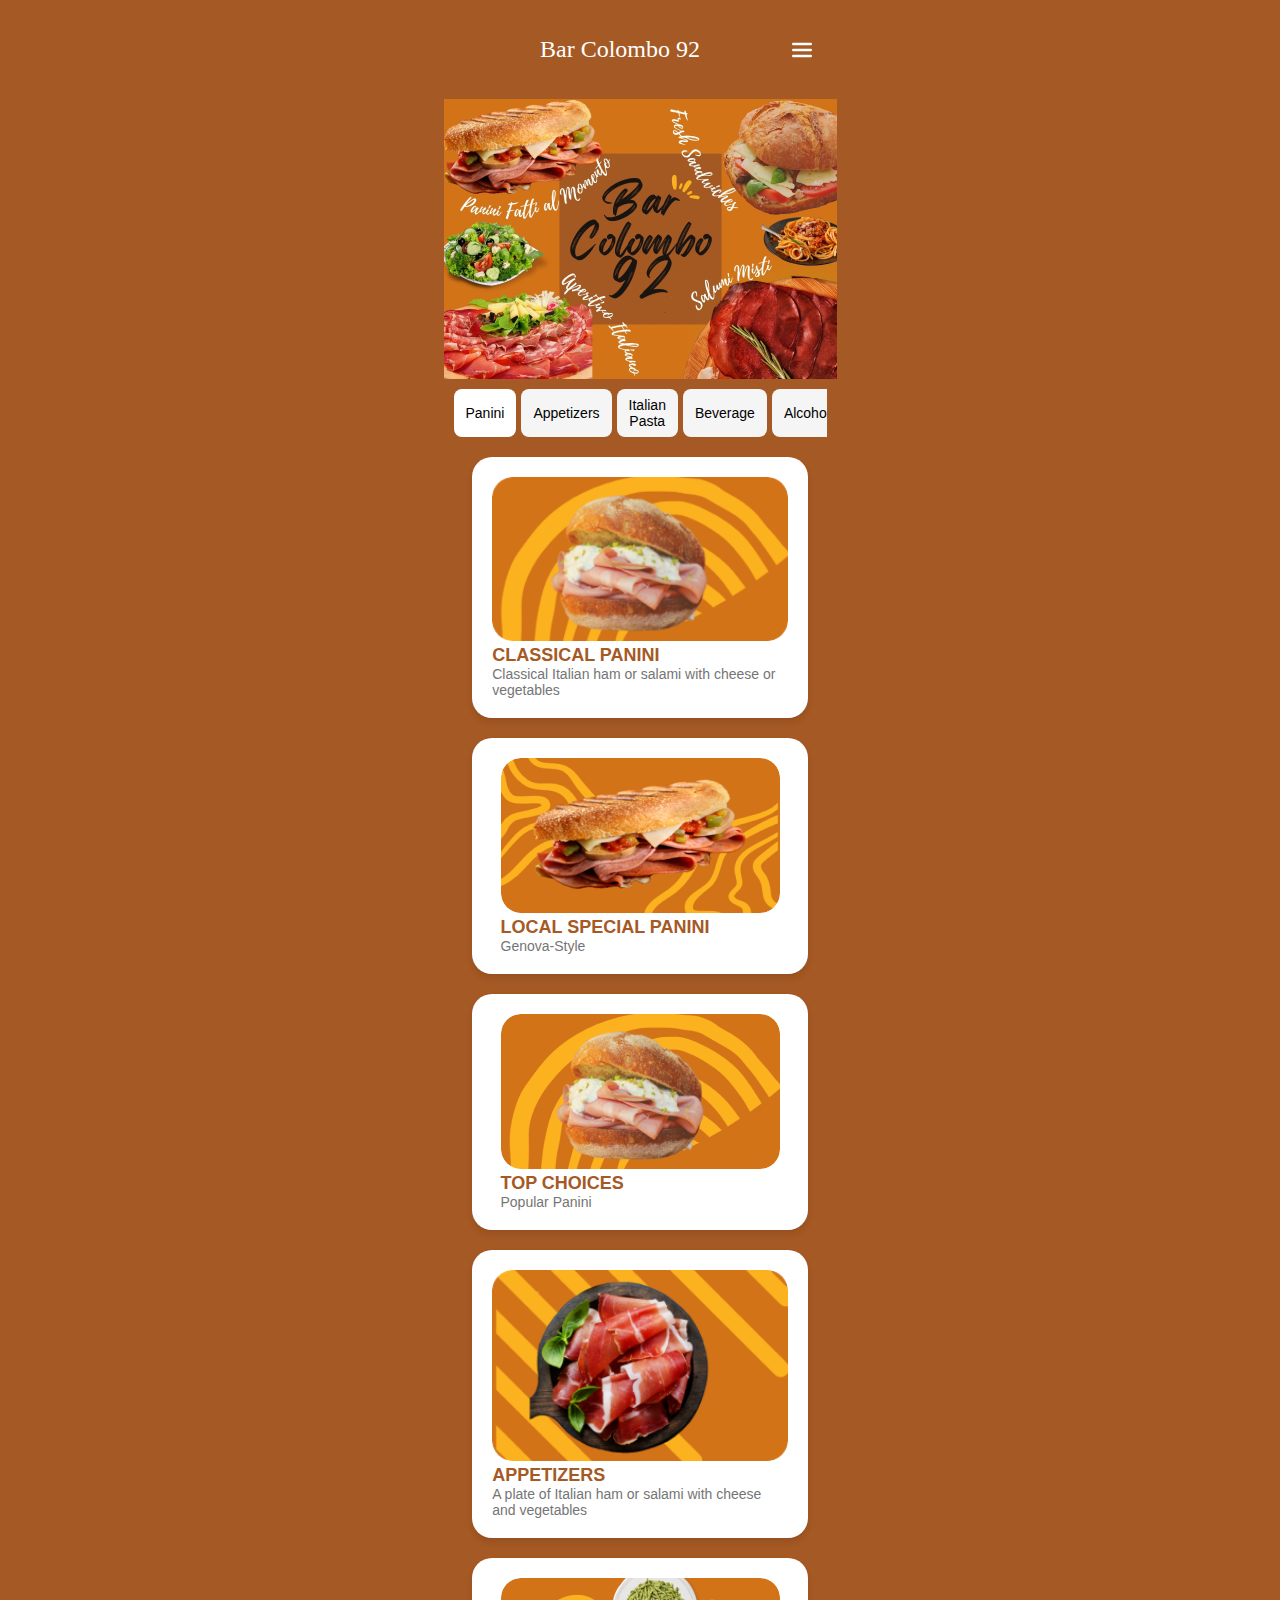
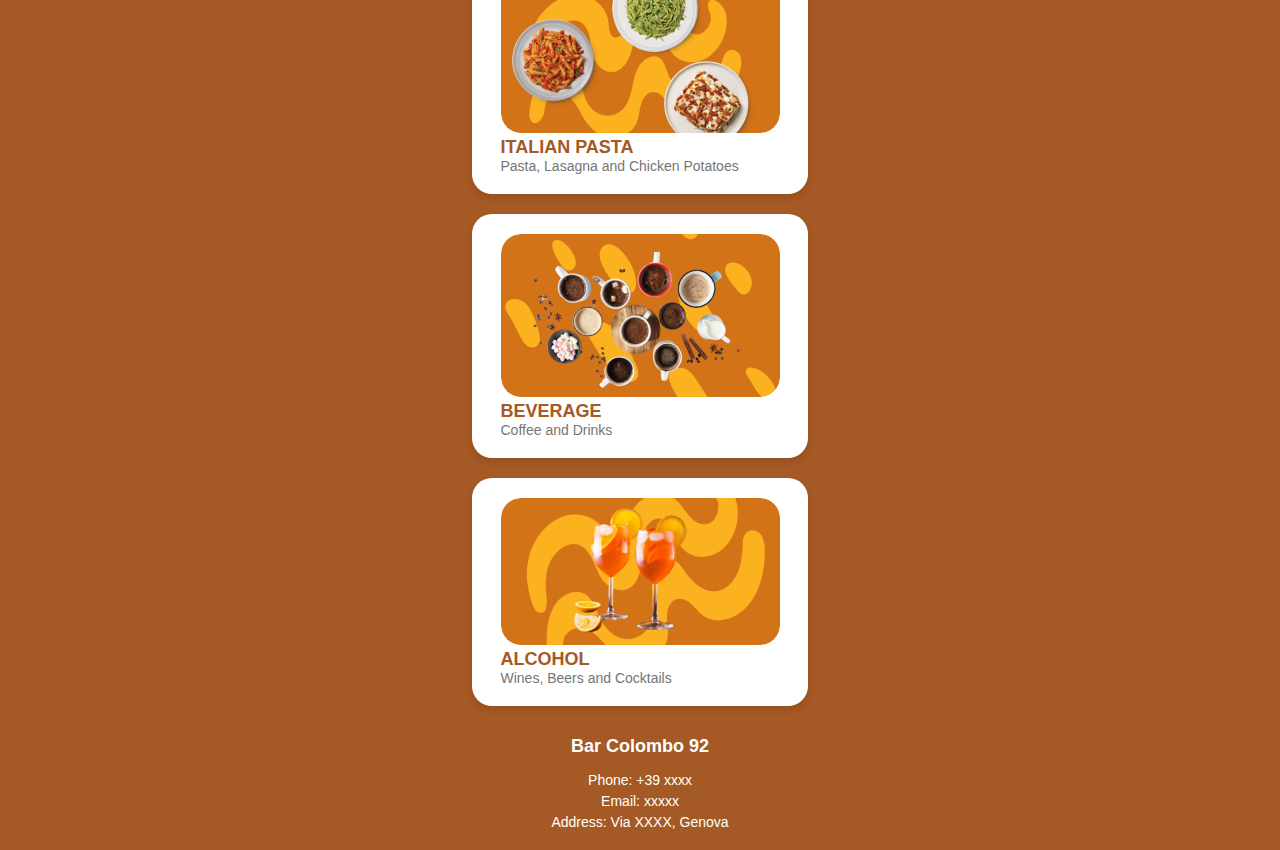
==== index.html @ 133fc6e3 "Add files via upload" ====
<!DOCTYPE html>
<html lang="en">
<head>
    <meta charset="UTF-8">
    <meta name="viewport" content="width=device-width, initial-scale=1.0">
    <title>Bar Colombo 92</title>
    <link rel="stylesheet" href="css/style.css">
</head>
<body>
    <div class="container">
        <!-- Header -->
        <header class="home-header">
            <div class="header-title">Bar Colombo 92</div>
            <div class="header-icon">
                <img src="assets/icons/Menu.svg" alt="Menu Icon">
            </div>
        </header>

        <!-- Banner Section -->
        <div class="banner">
            <img src="assets/images/Cover.png" alt="Banner Image">
        </div>

        <!-- Menu Buttons -->
        <div class="menu">
            <div class="menu-buttons">
                <button class="menu-button active" onclick="scrollToSection('panini')">Panini</button>
                <button class="menu-button" onclick="scrollToSection('appetizers')">Appetizers</button>
                <button class="menu-button" onclick="scrollToSection('pasta')">Italian Pasta</button>
                <button class="menu-button" onclick="scrollToSection('beverage')">Beverage</button>
                <button class="menu-button" onclick="scrollToSection('alcohol')">Alcohol</button>
            </div>
        </div>

        <!-- Cards Section -->
        <div class="cards-container">
            <!-- Classical Panini Card -->
            <div id="panini" class="card">
                <a href="html page/classical.html">
                    <img src="assets/images/Classical.png" alt="Classical Panini">
                    <h3 class="card-title">CLASSICAL PANINI</h3>
                    <p class="card-description">Classical Italian ham or salami with cheese or vegetables</p>
                </a>
            </div>
            <!-- Local Special Panini Card -->
            <div class="card">
                <a href="html page/special.html">
                    <img src="assets/images/Special.png" alt="Local Special Panini">
                    <h3 class="card-title">LOCAL SPECIAL PANINI</h3>
                    <p class="card-description">Genova-Style</p>
                </a>
            </div>
            <!-- Top Choices Card -->
            <div class="card">
                <a href="html page/topchoice.html">
                    <img src="assets/images/Classical.png" alt="Top Choices">
                    <h3 class="card-title">TOP CHOICES</h3>
                    <p class="card-description">Popular Panini</p>
                </a>
            </div>
            <!-- Appetizers Card -->
            <div id="appetizers" class="card">
                <a href="html page/appetizer.html">
                    <img src="assets/images/Appetizers.png" alt="Appetizers">
                    <h3 class="card-title">APPETIZERS</h3>
                    <p class="card-description">A plate of Italian ham or salami with cheese and vegetables</p>
                </a>
            </div>
            <!-- Italian Pasta Card -->
            <div id="pasta" class="card">
                <a href="html page/pasta.html">
                    <img src="assets/images/Pasta.png" alt="Italian Pasta">
                    <h3 class="card-title">ITALIAN PASTA</h3>
                    <p class="card-description">Pasta, Lasagna and Chicken Potatoes</p>
                </a>
            </div>
            <!-- Beverage Card -->
            <div id="beverage" class="card">
                <a href="html page/beverage.html">
                    <img src="assets/images/Beverage.png" alt="Beverage">
                    <h3 class="card-title">BEVERAGE</h3>
                    <p class="card-description">Coffee and Drinks</p>
                </a>
            </div>
            <!-- Alcohol Card -->
            <div id="alcohol" class="card">
                <a href="html page/alcohol.html">
                    <img src="assets/images/alcohol.png" alt="Alcohol">
                    <h3 class="card-title">ALCOHOL</h3>
                    <p class="card-description">Wines, Beers and Cocktails</p>
                </a>
            </div>
        </div>

        <!-- Footer -->
        <footer class="footer">
            <p class="footer-title">Bar Colombo 92</p>
            <p class="footer-info">Phone: +39 xxxx</p>
            <p class="footer-info">Email: xxxxx</p>
            <p class="footer-info">Address: Via XXXX, Genova</p>
        </footer>
    </div>

    <!-- JavaScript -->
    <script>
        function scrollToSection(id) {
            document.getElementById(id).scrollIntoView({ behavior: 'smooth' });
        }
    </script>
</body>
</html>
---- css/style.css ----
/* General Reset */
* {
    margin: 0;
    padding: 0;
    box-sizing: border-box;
}

/* Body */
body {
    font-family: 'Inter', sans-serif;
    background-color: #A55924;
    color: #1E1E1E;
    display: flex;
    justify-content: center;
}

/* Main Container */
.container {
    width: 100%;
    max-width: 393px;
    margin: 0 auto;
    display: flex;
    flex-direction: column;
    background-color: #A55924;
}

/* Header Section (Homepage) */
.home-header {
    width: 100%;
    height: 99px;
    padding: 0 15px;
    display: flex;
    justify-content: space-between;
    align-items: center;
    background-color: #A55924;
}

.home-header .header-title {
    color: white;
    font-size: 24px;
    font-family: 'Eagle Lake', cursive;
    margin: 0;
    flex: 1;
    text-align: center;
}

.home-header .header-icon {
    width: 40px;
    height: 40px;
    display: flex;
    align-items: center;
    justify-content: center;
}

.home-header .header-icon img {
    width: 24px;
    height: 24px;
    cursor: pointer;
}

/* Header Section (Individual Pages) */
.page-header {
    width: 100%;
    height: auto;
    padding: 10px 15px;
    display: flex;
    align-items: center;
    background-color: #F8A831;
    border-radius: 0 0 20px 20px;
}

.page-header .header-back {
    display: flex;
    align-items: center;
    margin-right: 10px;
}

.page-header .header-back img {
    width: 24px;
    height: 24px;
    cursor: pointer;
}

.page-header .header-title {
    font-size: 22px;
    font-family: 'Eagle Lake', cursive;
    color: #3E1F05;
}

.page-header .header-title span {
    font-size: 16px;
    color: #6F6F6F;
    margin-left: 10px;
}

/* Banner Image Section */
.banner {
    width: 100%;
    height: auto;
}

.banner img {
    width: 100%;
    height: auto;
    display: block;
}

/* Menu Buttons */
.menu {
    width: 100%;
    padding: 10px;
    display: flex;
    justify-content: center;
    align-items: center;
}

.menu-buttons {
    display: flex;
    flex-wrap: nowrap;
    overflow-x: auto;
    gap: 5px;
    scroll-behavior: smooth;
}

.menu-buttons::-webkit-scrollbar {
    display: none;
}

.menu-button {
    flex: 1;
    padding: 8px 12px;
    background-color: #F5F5F5;
    border-radius: 8px;
    text-align: center;
    color: black;
    font-size: 14px;
    font-weight: 400;
    cursor: pointer;
    border: none;
}

.menu-button.active {
    background-color: white;
}

.menu-button:hover {
    background-color: #E0E0E0;
}

/* Cards Section */
.cards-container {
    width: 100%;
    padding: 10px;
    display: flex;
    flex-direction: column;
    gap: 20px;
}

.card {
    background-color: white;
    border-radius: 20px;
    padding: 20px;
    width: 90%;
    max-width: 360px;
    margin: 0 auto;
    display: flex;
    flex-direction: column;
    align-items: center;
    gap: 15px;
    box-shadow: 0px 4px 6px rgba(0, 0, 0, 0.1);
}

.card img {
    width: 100%;
    height: auto;
    border-radius: 20px;
}

.card-title {
    color: #A55924;
    font-size: 18px;
    font-weight: bold;
}

.card-description {
    color: #757575;
    font-size: 14px;
}

/* Fix for Underline on Links in Cards */
.card a {
    text-decoration: none;
    color: inherit;
}

.card a:hover {
    color: #A55924;
}

/* Footer Section */
.footer {
    width: 100%;
    max-width: 393px;
    padding: 20px;
    background-color: #A55924;
    display: flex;
    flex-direction: column;
    align-items: center;
    gap: 5px;
}

.footer-title {
    color: white;
    font-size: 18px;
    font-weight: bold;
    margin-bottom: 10px;
}

.footer-info {
    color: white;
    font-size: 14px;
    text-align: center;
}

/* Options List Styling */
.options-container {
    padding: 20px;
    margin: 20px 10px;
    background-color: #F8A831;
    border-radius: 20px;
    box-shadow: 0px 4px 6px rgba(0, 0, 0, 0.1);
}

.options-list {
    list-style: square;
    padding-left: 20px;
}

.options-list li {
    font-size: 16px;
    color: #3E1F05;
    line-height: 1.8;
}

/* Image Section Styling */
.image-section {
    display: flex;
    justify-content: center;
    align-items: center;
    margin-top: 20px;
}

.image-section img {
    width: 90%;
    max-width: 300px;
    border-radius: 20px;
    box-shadow: 0px 4px 6px rgba(0, 0, 0, 0.1);
}





/* Specific Styling for Individual Pages */
.individual-container {
    width: 100%;
    max-width: 393px;
    margin: 0 auto;
    display: flex;
    flex-direction: column;
    background-color: #A55924;
}

.page-header {
    width: 100%;
    height: auto;
    padding: 10px 15px;
    display: flex;
    align-items: center;
    justify-content: space-between;
    background-color: #F8A831;
    border-radius: 0 0 20px 20px;
}

.page-header .header-back {
    display: flex;
    align-items: center;
    margin-right: 10px;
}

.page-header .header-back img {
    width: 24px;
    height: 24px;
    cursor: pointer;
}

.page-header .header-title {
    font-size: 22px;
    font-family: 'Eagle Lake', cursive;
    color: #3E1F05;
}

.page-header .header-title span {
    font-size: 16px;
    color: #6F6F6F;
    margin-left: 10px;
}

/* Options Section Styling */
.options-container {
    padding: 20px;
    margin: 20px 10px;
    background-color: #F8A831;
    border-radius: 20px;
    box-shadow: 0px 4px 6px rgba(0, 0, 0, 0.1);
}

.options-title {
    font-size: 18px;
    font-weight: bold;
    margin-bottom: 10px;
    color: #3E1F05;
    text-align: center;
}

.options-list {
    display: flex;
    flex-direction: column;
    gap: 10px;
    list-style: none;
    padding: 0;
}

.options-list li {
    display: flex;
    align-items: center;
    font-size: 16px;
    color: #3E1F05;
    line-height: 1.8;
}

.options-list input[type="checkbox"] {
    margin-right: 10px;
    width: 18px;
    height: 18px;
    accent-color: #3E1F05; /* Customize checkbox color */
}

/* Image Section */
.image-section {
    display: flex;
    justify-content: center;
    align-items: center;
    margin-top: 20px;
}

.image-section img {
    width: 90%;
    max-width: 300px;
    border-radius: 20px;
    box-shadow: 0px 4px 6px rgba(0, 0, 0, 0.1);
}
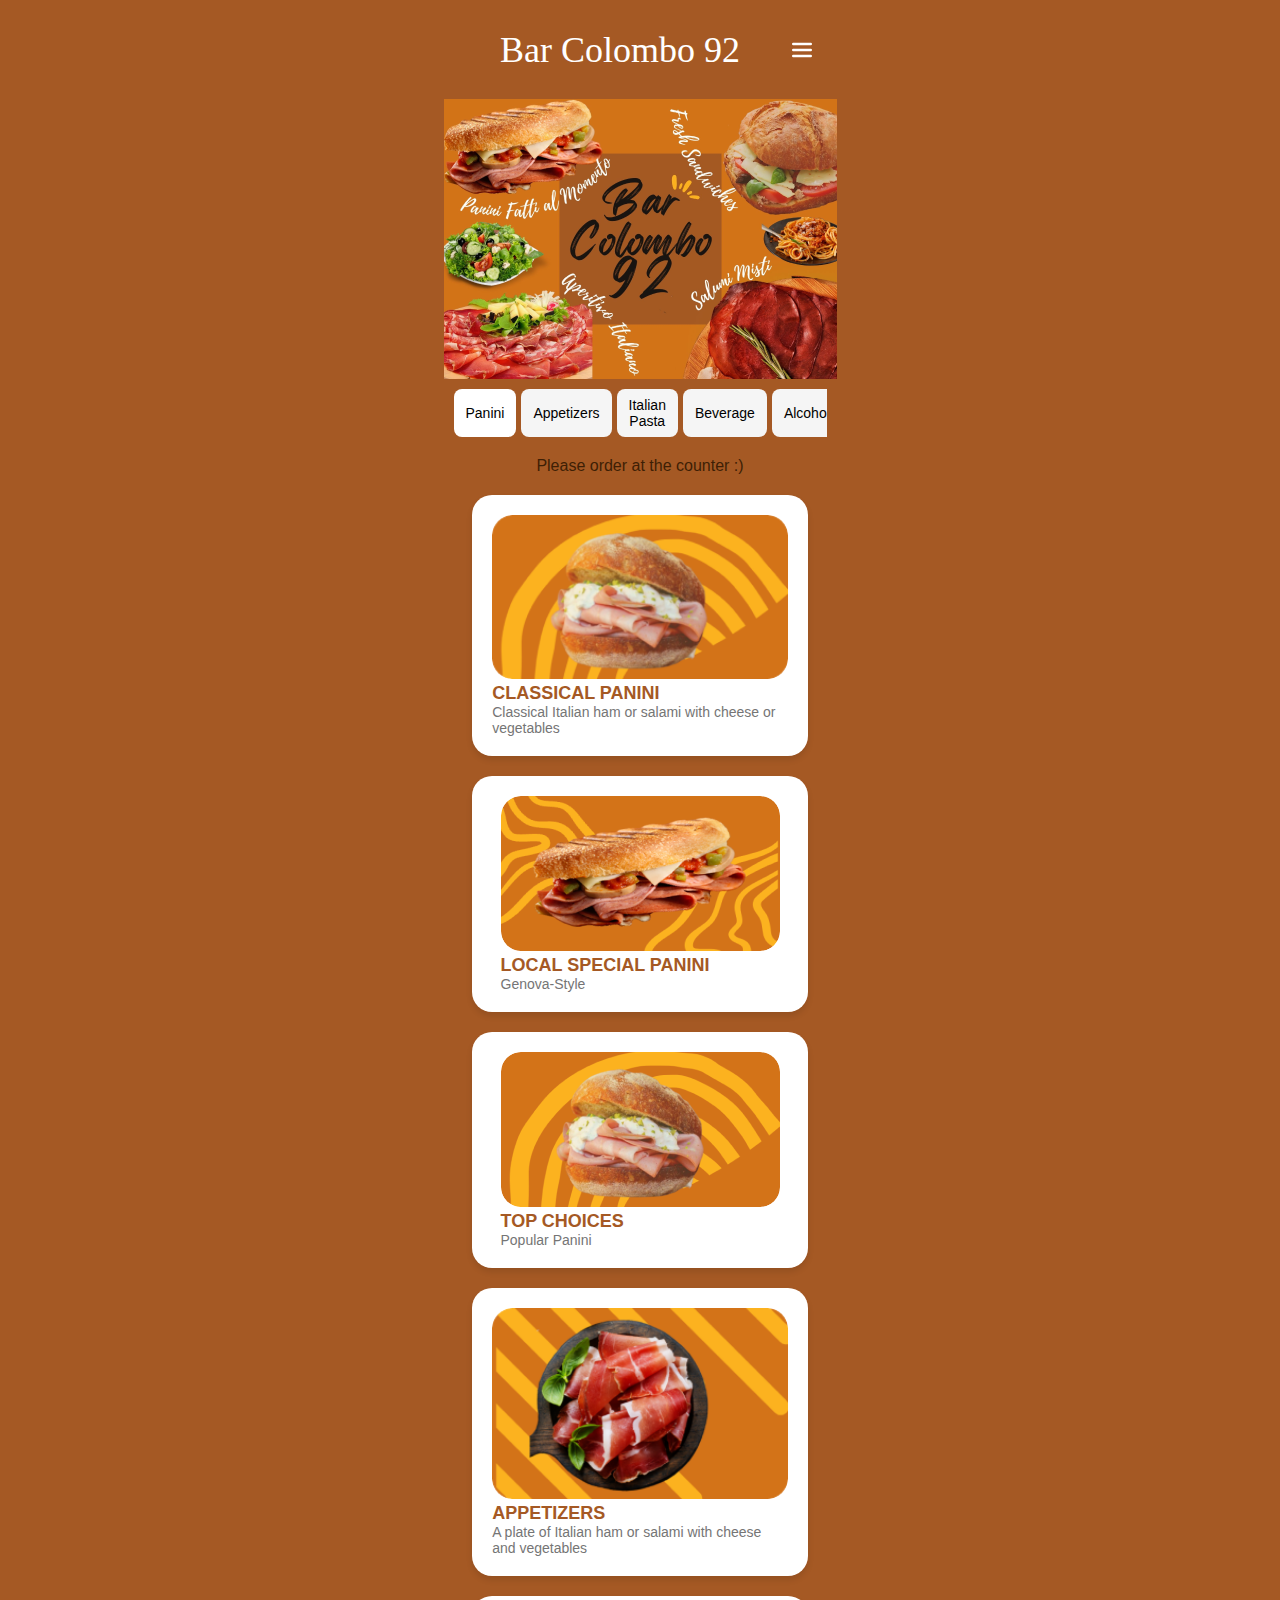
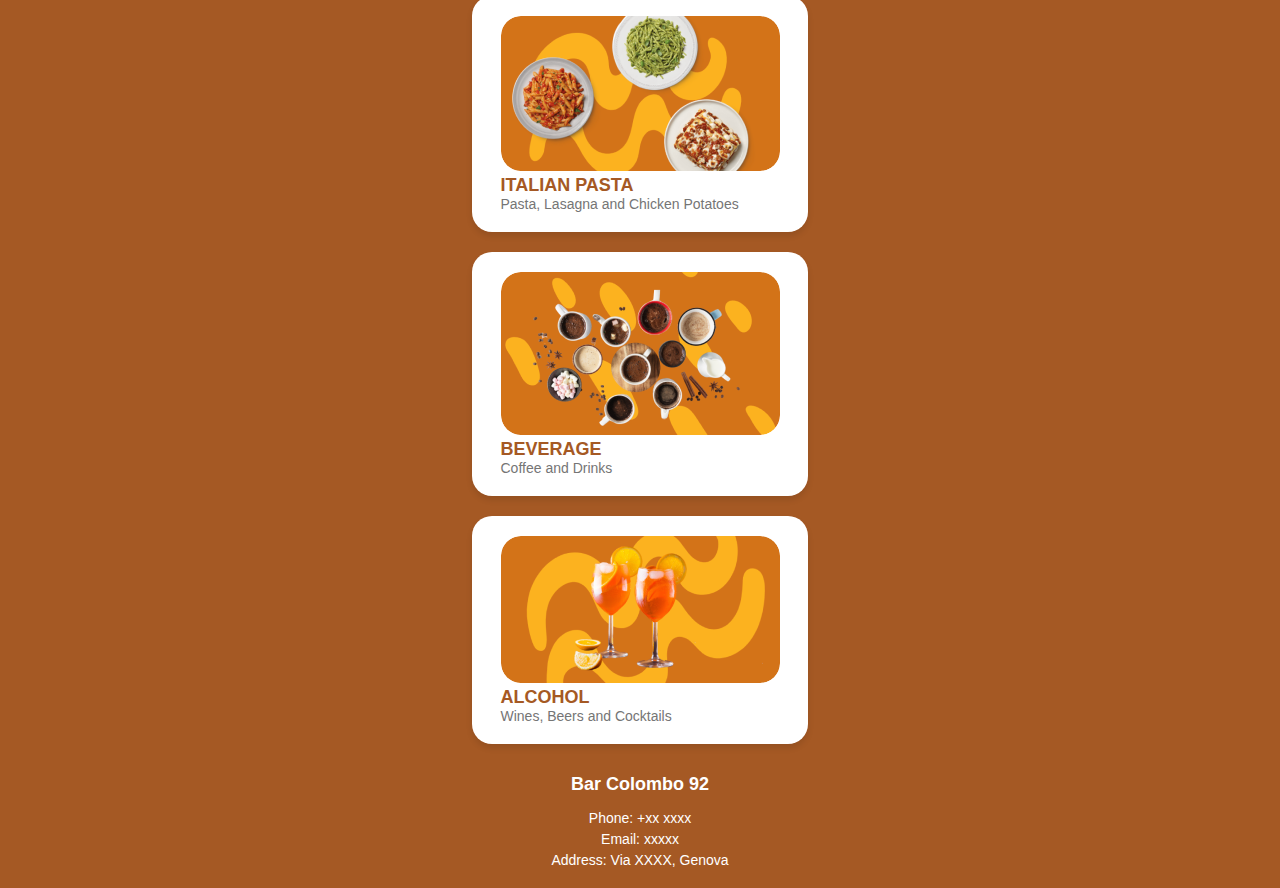
==== commit f17a88bb: "Update index.html with menu message" ====
--- a/index.html
+++ b/index.html
@@ -31,7 +31,13 @@
                 <button class="menu-button" onclick="scrollToSection('alcohol')">Alcohol</button>
             </div>
         </div>
+        
+        <!-- menu message -->
+        <div class="menu-message">
+                Please order at the counter :)
+        </div>
 
+        
         <!-- Cards Section -->
         <div class="cards-container">
             <!-- Classical Panini Card -->
@@ -95,7 +101,7 @@
         <!-- Footer -->
         <footer class="footer">
             <p class="footer-title">Bar Colombo 92</p>
-            <p class="footer-info">Phone: +39 xxxx</p>
+            <p class="footer-info">Phone: +xx xxxx</p>
             <p class="footer-info">Email: xxxxx</p>
             <p class="footer-info">Address: Via XXXX, Genova</p>
         </footer>
@@ -108,4 +114,4 @@
         }
     </script>
 </body>
-</html>+</html>
--- a/css/style.css
+++ b/css/style.css
@@ -37,7 +37,7 @@
 
 .home-header .header-title {
     color: white;
-    font-size: 24px;
+    font-size: 36px;
     font-family: 'Eagle Lake', cursive;
     margin: 0;
     flex: 1;
@@ -103,6 +103,15 @@
     width: 100%;
     height: auto;
     display: block;
+}
+
+/* Menu Message */
+.menu-message {
+    text-align: center; /* Centers the text */
+    font-size: 16px; /* Adjust the font size */
+    color: #3E1F05; /* Match the color scheme */
+    margin: 10px 0; /* Add spacing above and below */
+    font-family: 'Inter', sans-serif; /* Use your existing font */
 }
 
 /* Menu Buttons */
@@ -359,4 +368,4 @@
     max-width: 300px;
     border-radius: 20px;
     box-shadow: 0px 4px 6px rgba(0, 0, 0, 0.1);
-}+}
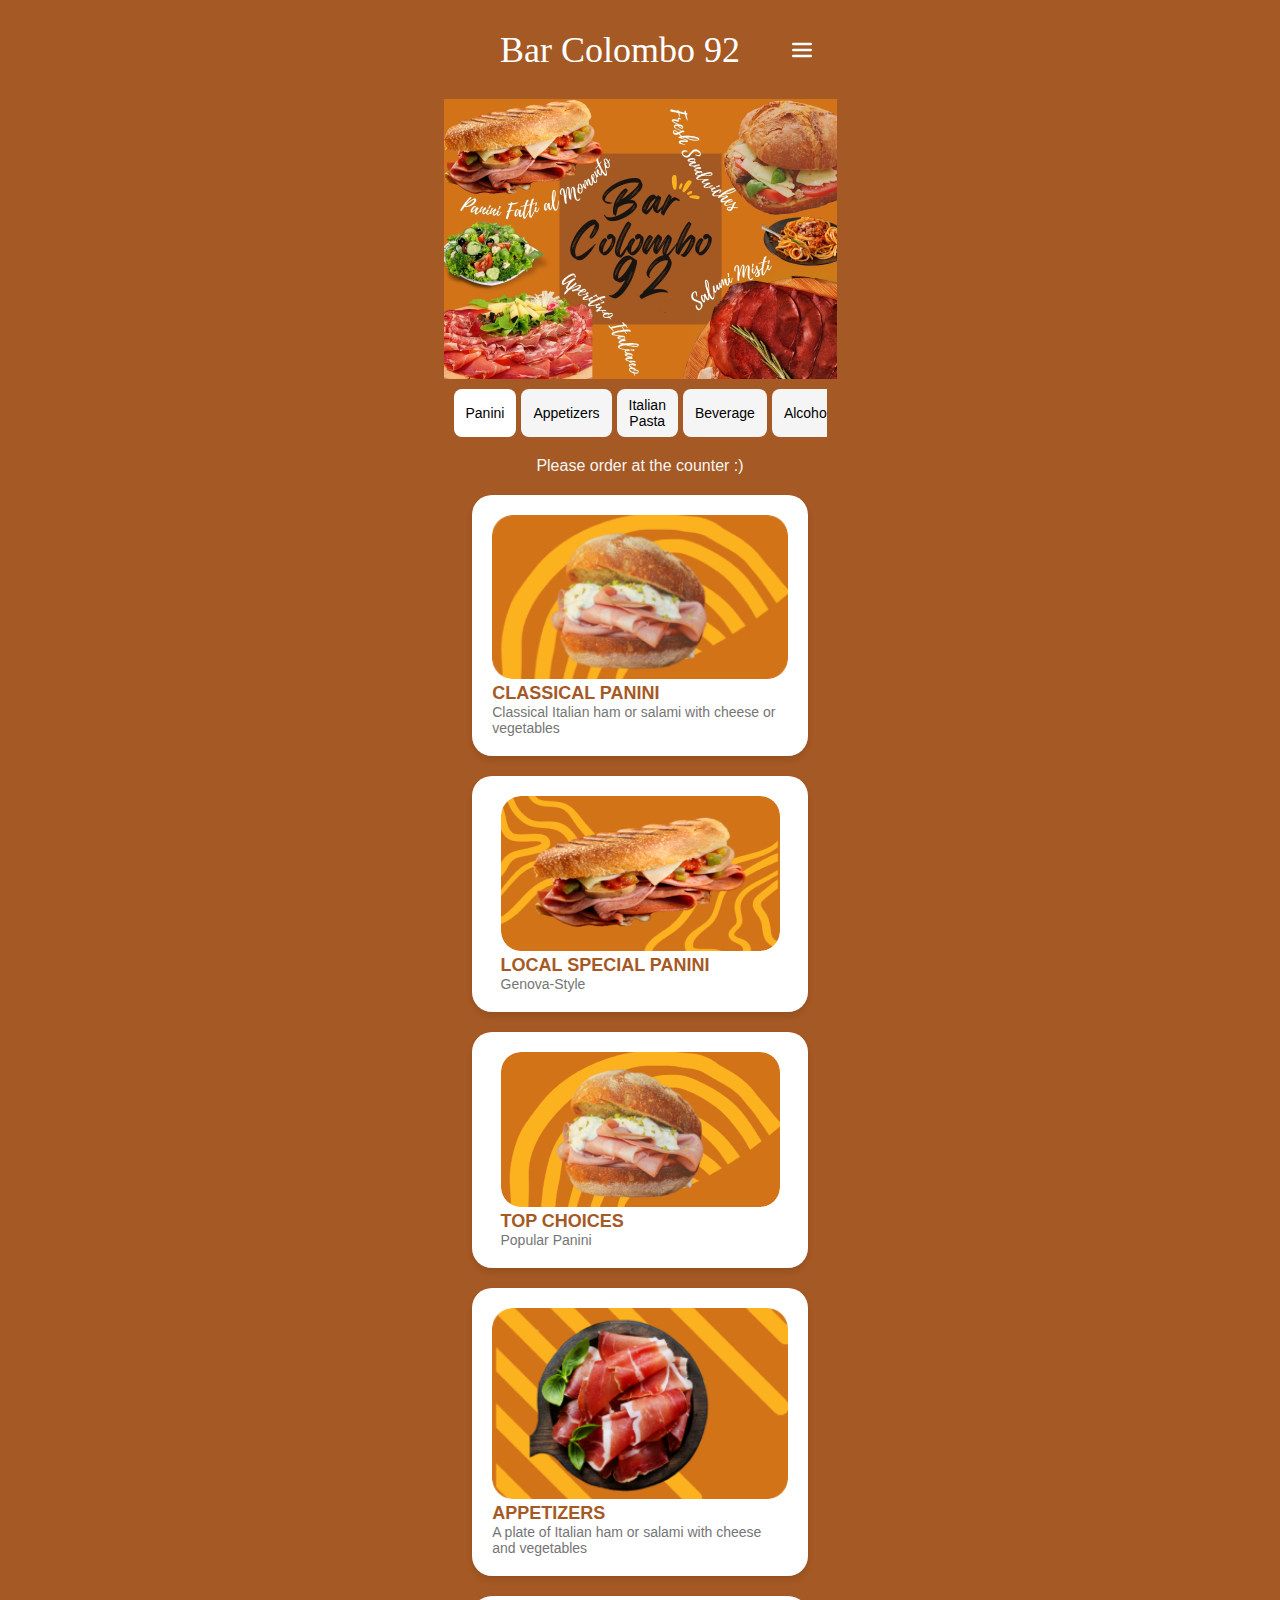
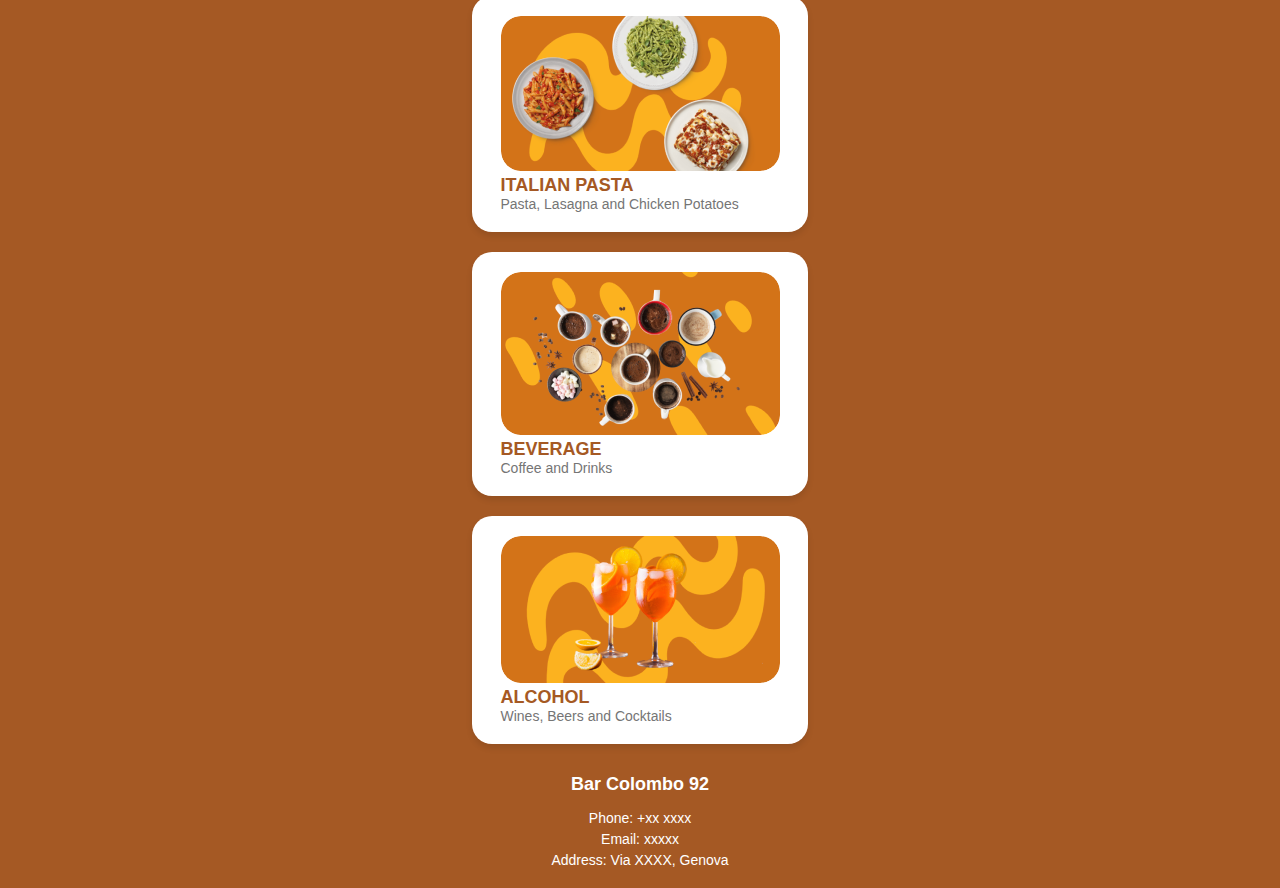
==== commit 763383c5: "Update index.html" ====
--- a/index.html
+++ b/index.html
@@ -107,6 +107,7 @@
         </footer>
     </div>
 
+    
     <!-- JavaScript -->
     <script>
         function scrollToSection(id) {
--- a/css/style.css
+++ b/css/style.css
@@ -107,11 +107,11 @@
 
 /* Menu Message */
 .menu-message {
-    text-align: center; /* Centers the text */
-    font-size: 16px; /* Adjust the font size */
-    color: #3E1F05; /* Match the color scheme */
-    margin: 10px 0; /* Add spacing above and below */
-    font-family: 'Inter', sans-serif; /* Use your existing font */
+    text-align: center; 
+    font-size: 16px; 
+    color: #F5F5F5; 
+    margin: 10px 0; 
+    font-family: 'Inter', sans-serif; 
 }
 
 /* Menu Buttons */
